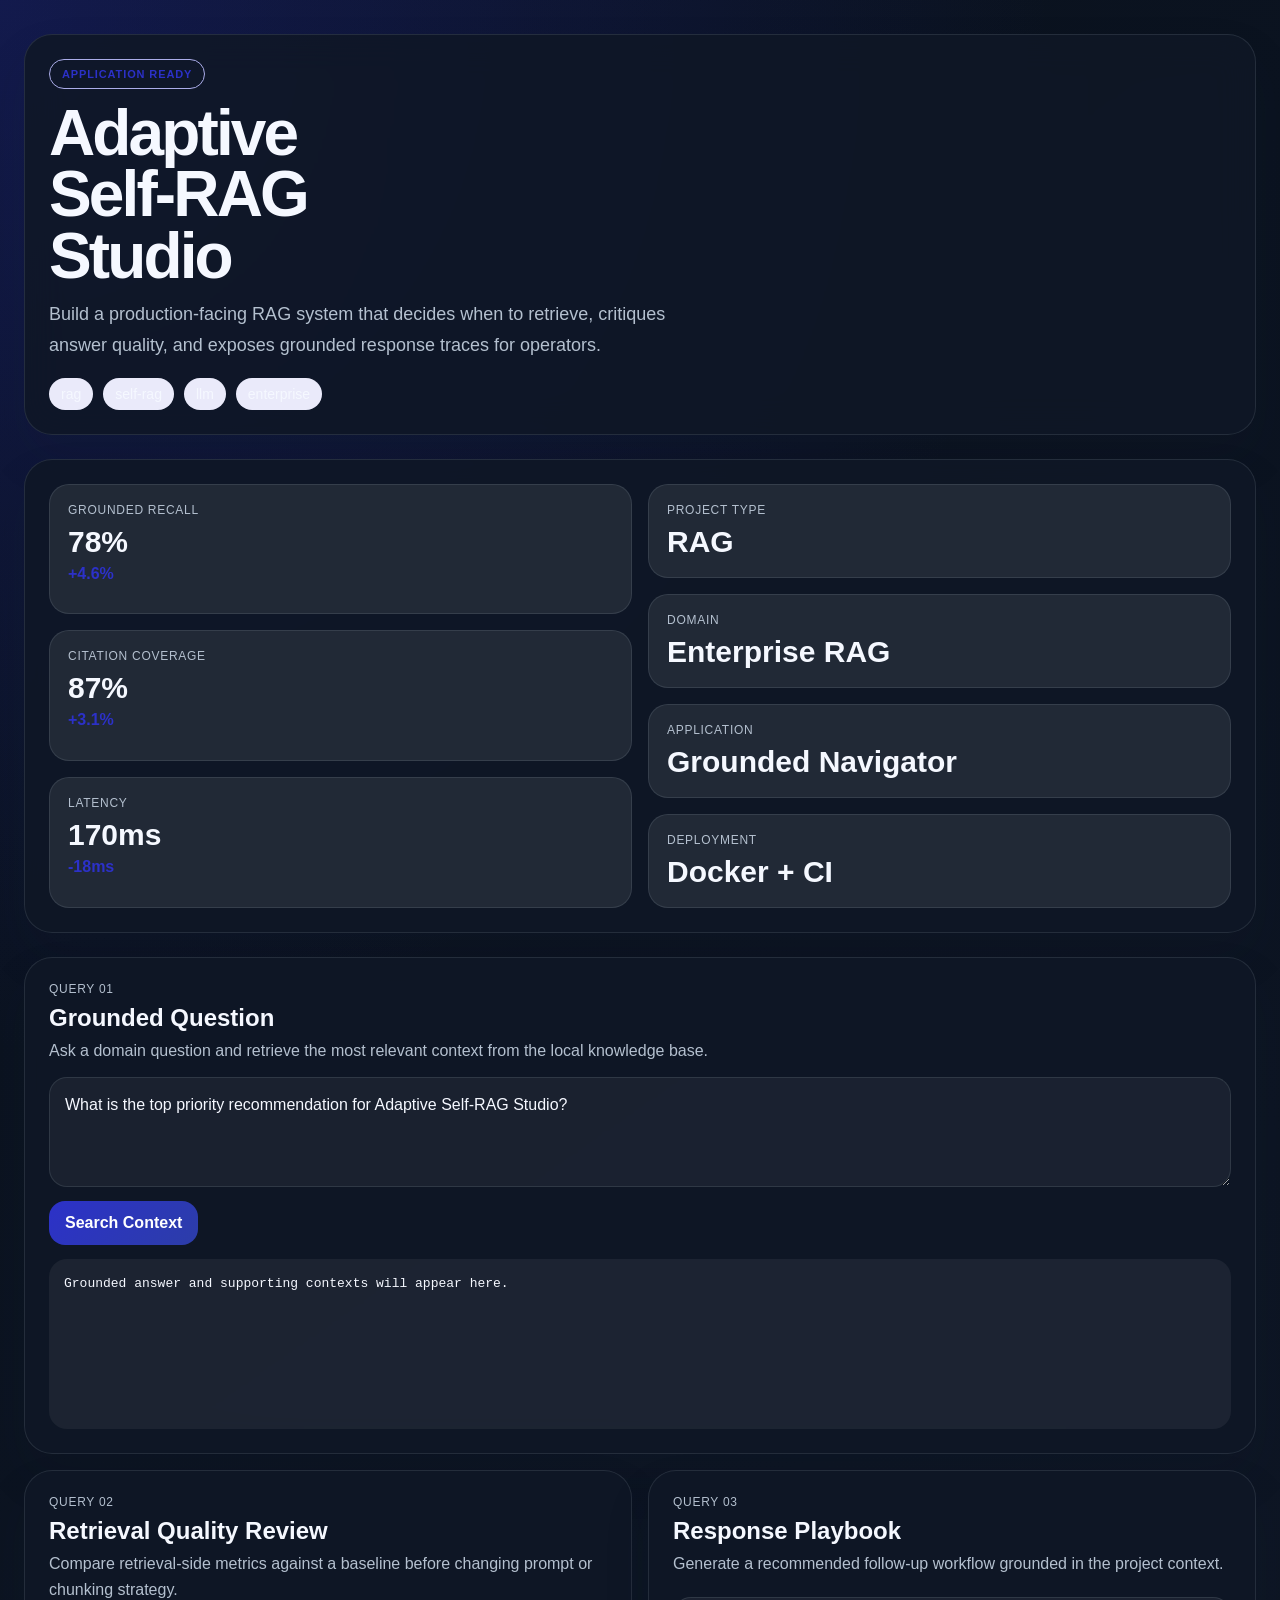
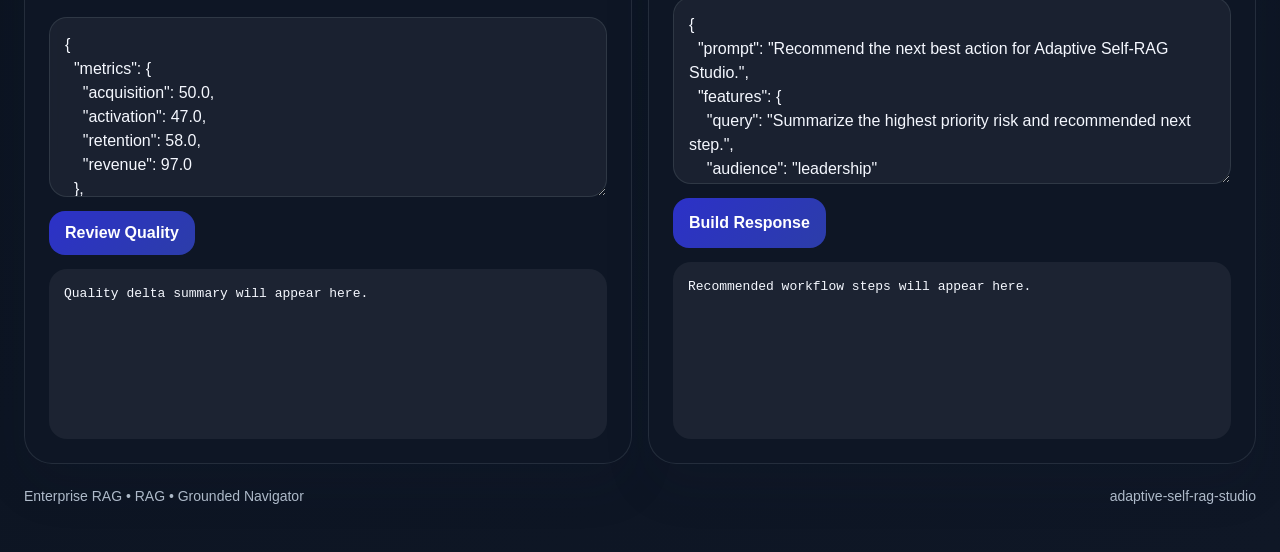
==== demo/index.html @ 672bd374 "Publish production-ready portfolio project" ====
<!doctype html>
        <html lang="en">
        <head>
          <meta charset="utf-8">
          <meta name="viewport" content="width=device-width, initial-scale=1">
          <title>Adaptive Self-RAG Studio</title>
          <link rel="stylesheet" href="./styles.css">
        </head>
        <body class="surface-ink">
          <div class="page layout-stack eyebrow-outline headline-compact modules-2 hero-align-split">
            <section class="hero">
              <div class="panel hero-copy">
                <span class="eyebrow" data-health>Grounded Navigator</span>
                <h1 id="project-title">Adaptive Self-RAG Studio</h1>
                <p id="project-summary" class="lead">Build a production-facing RAG system that decides when to retrieve, critiques answer quality, and exposes grounded response traces for operators.</p>
                <ul id="project-tags" class="tag-list">
                  <li>rag</li><li>self-rag</li><li>llm</li><li>enterprise</li>
                </ul>
              </div>
              <div class="panel hero-side">
                <div class="metric-grid">
                  <article class='card'><span>Grounded Recall</span><strong>78%</strong><em>+4.6%</em></article>
<article class='card'><span>Citation Coverage</span><strong>87%</strong><em>+3.1%</em></article>
<article class='card'><span>Latency</span><strong>170ms</strong><em>-18ms</em></article>
                </div>
                <div class="mini-grid">
                  <article class='mini-card'><span>Project Type</span><strong>RAG</strong></article><article class='mini-card'><span>Domain</span><strong>Enterprise RAG</strong></article><article class='mini-card'><span>Application</span><strong>Grounded Navigator</strong></article><article class='mini-card'><span>Deployment</span><strong>Docker + CI</strong></article>
                </div>
              </div>
            </section>
            <section class="app-grid">
              <article class="panel module js-module span-wide">
  <div class="module-header">
    <span>Query 01</span>
    <h2>Grounded Question</h2>
    <p>Ask a domain question and retrieve the most relevant context from the local knowledge base.</p>
  </div>
  <textarea class="js-input module-input-text">What is the top priority recommendation for Adaptive Self-RAG Studio?</textarea>
  <div class="button-row">
    <button class="js-run" data-endpoint="/query" data-input-mode="text">Search Context</button>
  </div>
  <pre class="js-output">Grounded answer and supporting contexts will appear here.</pre>
</article>
<article class="panel module js-module span-normal">
          <div class="module-header">
            <span>Query 02</span>
            <h2>Retrieval Quality Review</h2>
            <p>Compare retrieval-side metrics against a baseline before changing prompt or chunking strategy.</p>
          </div>
          <textarea class="js-input">{
  &quot;metrics&quot;: {
    &quot;acquisition&quot;: 50.0,
    &quot;activation&quot;: 47.0,
    &quot;retention&quot;: 58.0,
    &quot;revenue&quot;: 97.0
  },
  &quot;baseline&quot;: {
    &quot;acquisition&quot;: 46.0,
    &quot;activation&quot;: 43.24,
    &quot;retention&quot;: 53.36,
    &quot;revenue&quot;: 89.24
  }
}</textarea>
          <div class="button-row">
            <button class="js-run" data-endpoint="/analyze" data-input-mode="json">Review Quality</button>
          </div>
          <pre class="js-output">Quality delta summary will appear here.</pre>
        </article>
<article class="panel module js-module span-normal">
          <div class="module-header">
            <span>Query 03</span>
            <h2>Response Playbook</h2>
            <p>Generate a recommended follow-up workflow grounded in the project context.</p>
          </div>
          <textarea class="js-input">{
  &quot;prompt&quot;: &quot;Recommend the next best action for Adaptive Self-RAG Studio.&quot;,
  &quot;features&quot;: {
    &quot;query&quot;: &quot;Summarize the highest priority risk and recommended next step.&quot;,
    &quot;audience&quot;: &quot;leadership&quot;
  },
  &quot;metrics&quot;: {
    &quot;acquisition&quot;: 50.0,
    &quot;activation&quot;: 47.0,
    &quot;retention&quot;: 58.0,
    &quot;revenue&quot;: 97.0
  }
}</textarea>
          <div class="button-row">
            <button class="js-run" data-endpoint="/recommend" data-input-mode="json">Build Response</button>
          </div>
          <pre class="js-output">Recommended workflow steps will appear here.</pre>
        </article>
            </section>
            <footer class="footer">
              <span>Enterprise RAG • RAG • Grounded Navigator</span>
              <span>adaptive-self-rag-studio</span>
            </footer>
          </div>
          <script id="bootstrap-data" type="application/json">{"project": {"slug": "adaptive-self-rag-studio", "title": "Adaptive Self-RAG Studio", "project_type": "rag", "domain": "Enterprise RAG", "summary": "Build a production-facing RAG system that decides when to retrieve, critiques answer quality, and exposes grounded response traces for operators.", "tags": ["rag", "self-rag", "llm", "enterprise"]}, "app_archetype": "navigator", "ui_profile": {"layout": "stack", "surface": "ink", "font_stack": "\"Avenir Next\", \"Segoe UI\", sans-serif", "radius": 28, "shadow": 48, "eyebrow_style": "outline", "module_columns": 2, "hero_align": "split", "headline_mode": "compact"}, "app_modules": [{"label": "Query 01", "title": "Grounded Question", "description": "Ask a domain question and retrieve the most relevant context from the local knowledge base.", "endpoint": "/query", "input_mode": "text", "cta": "Search Context", "prefill": "What is the top priority recommendation for Adaptive Self-RAG Studio?", "hint": "Grounded answer and supporting contexts will appear here.", "span": "wide"}, {"label": "Query 02", "title": "Retrieval Quality Review", "description": "Compare retrieval-side metrics against a baseline before changing prompt or chunking strategy.", "endpoint": "/analyze", "input_mode": "json", "cta": "Review Quality", "prefill": "{\n  \"metrics\": {\n    \"acquisition\": 50.0,\n    \"activation\": 47.0,\n    \"retention\": 58.0,\n    \"revenue\": 97.0\n  },\n  \"baseline\": {\n    \"acquisition\": 46.0,\n    \"activation\": 43.24,\n    \"retention\": 53.36,\n    \"revenue\": 89.24\n  }\n}", "hint": "Quality delta summary will appear here.", "span": "normal"}, {"label": "Query 03", "title": "Response Playbook", "description": "Generate a recommended follow-up workflow grounded in the project context.", "endpoint": "/recommend", "input_mode": "json", "cta": "Build Response", "prefill": "{\n  \"prompt\": \"Recommend the next best action for Adaptive Self-RAG Studio.\",\n  \"features\": {\n    \"query\": \"Summarize the highest priority risk and recommended next step.\",\n    \"audience\": \"leadership\"\n  },\n  \"metrics\": {\n    \"acquisition\": 50.0,\n    \"activation\": 47.0,\n    \"retention\": 58.0,\n    \"revenue\": 97.0\n  }\n}", "hint": "Recommended workflow steps will appear here.", "span": "normal"}], "sample_features": {"query": "Summarize the highest priority risk and recommended next step.", "audience": "leadership"}, "sample_metrics": {"acquisition": 50.0, "activation": 47.0, "retention": 58.0, "revenue": 97.0}, "knowledge_base": ["Adaptive Self-RAG Studio is positioned as a Enterprise RAG starter that emphasizes fast iteration, clear documentation, and production-friendly interfaces.", "The primary value proposition is: Build a production-facing RAG system that decides when to retrieve, critiques answer quality, and exposes grounded response traces for operators.", "Recommended operating model: ship a small API, add observability, validate outputs with stakeholder review, and monitor the top business KPI every week.", "Typical stakeholders include analytics, operations, product, and leadership teams working on rag, self-rag, llm, enterprise.", "Source paper: Self-RAG: Learning to Retrieve, Generate, and Critique through Self-Reflection", "Official repo: https://github.com/AkariAsai/self-rag", "Production differentiation focus: Expose retrieval decisions and critique traces through an operator-facing API.; Add simple policy controls so retrieval can be forced on regulated or high-risk queries.; Package answer quality checks and screenshots for portfolio-ready demos."], "dashboard_metrics": [{"label": "Grounded Recall", "value": "78%", "delta": "+4.6%"}, {"label": "Citation Coverage", "value": "87%", "delta": "+3.1%"}, {"label": "Latency", "value": "170ms", "delta": "-18ms"}]}</script>
          <script src="./app.js"></script>
        </body>
        </html>
---- demo/styles.css ----
:root {
  --accent: #2c31c8;
  --accent-2: #2c3da9;
  --accent-soft: color-mix(in srgb, var(--accent) 18%, white);
  --radius: 28px;
  --shadow-size: 48px;
  --font-stack: "Avenir Next", "Segoe UI", sans-serif;
  --bg: #f4f7fb;
  --card: rgba(255, 255, 255, 0.86);
  --line: rgba(16, 32, 51, 0.08);
  --ink: #102033;
  --muted: #5f6b7a;
  --output-bg: #0d1b2e;
  --output-ink: #dae8ff;
}
* { box-sizing: border-box; }
html, body { margin: 0; min-height: 100%; }
body {
  font-family: var(--font-stack);
  color: var(--ink);
  background: linear-gradient(145deg, #f8fbff, var(--bg));
}
body.surface-mist {
  --bg: #eef4fb;
  background:
    radial-gradient(circle at top left, color-mix(in srgb, var(--accent) 18%, white), transparent 34%),
    linear-gradient(145deg, #fbfdff, var(--bg));
}
body.surface-aurora {
  --bg: #edf1ff;
  background:
    radial-gradient(circle at 0% 0%, color-mix(in srgb, var(--accent) 22%, white), transparent 38%),
    radial-gradient(circle at 100% 100%, color-mix(in srgb, var(--accent-2) 20%, white), transparent 28%),
    linear-gradient(135deg, #f7f8ff, var(--bg));
}
body.surface-sand {
  --bg: #f5efe8;
  --card: rgba(255, 251, 246, 0.9);
  background:
    linear-gradient(135deg, rgba(255,255,255,0.82), rgba(245, 239, 232, 0.98)),
    radial-gradient(circle at top right, color-mix(in srgb, var(--accent) 16%, white), transparent 32%);
}
body.surface-slate {
  --bg: #ecf0f7;
  --card: rgba(248, 250, 255, 0.88);
  background:
    linear-gradient(160deg, #f7f9fc, var(--bg)),
    radial-gradient(circle at bottom left, color-mix(in srgb, var(--accent-2) 16%, white), transparent 34%);
}
body.surface-paper {
  --bg: #f8f8f4;
  --card: rgba(255,255,255,0.93);
  background:
    linear-gradient(180deg, #fffefb, var(--bg));
}
body.surface-ink {
  --bg: #0f1726;
  --card: rgba(15, 23, 38, 0.88);
  --line: rgba(226, 238, 255, 0.1);
  --ink: #f5f8ff;
  --muted: #b4c0cf;
  --output-bg: rgba(255,255,255,0.06);
  --output-ink: #f5f8ff;
  background:
    radial-gradient(circle at top left, color-mix(in srgb, var(--accent) 28%, transparent), transparent 42%),
    linear-gradient(145deg, #09111d, var(--bg));
}
.page {
  max-width: 1360px;
  margin: 0 auto;
  padding: 34px 24px 48px;
  display: grid;
  gap: 24px;
}
.panel {
  background: var(--card);
  border: 1px solid var(--line);
  border-radius: var(--radius);
  box-shadow: 0 24px var(--shadow-size) rgba(16, 32, 51, 0.1);
  backdrop-filter: blur(18px);
}
.hero {
  display: grid;
  gap: 24px;
}
.hero-copy,
.hero-side,
.module {
  padding: 24px;
}
.eyebrow {
  display: inline-flex;
  align-items: center;
  gap: 8px;
  padding: 8px 12px;
  border-radius: 999px;
  background: var(--accent-soft);
  color: var(--accent);
  text-transform: uppercase;
  letter-spacing: 0.08em;
  font-size: 11px;
  font-weight: 800;
}
.page.eyebrow-outline .eyebrow {
  background: transparent;
  border: 1px solid color-mix(in srgb, var(--accent) 40%, white);
}
.page.eyebrow-soft .eyebrow {
  background: color-mix(in srgb, var(--accent) 12%, white);
  color: color-mix(in srgb, var(--accent) 82%, black);
}
h1 {
  margin: 14px 0 12px;
  font-size: clamp(2.2rem, 5vw, 4.4rem);
  line-height: 0.96;
  letter-spacing: -0.045em;
}
.page.headline-compact h1 { max-width: 10ch; }
.page.headline-tall h1 { line-height: 1.03; font-size: clamp(2.4rem, 5vw, 4.8rem); }
.lead {
  margin: 0;
  font-size: 18px;
  line-height: 1.68;
  color: var(--muted);
  max-width: 62ch;
}
.tag-list {
  list-style: none;
  display: flex;
  flex-wrap: wrap;
  gap: 10px;
  margin: 18px 0 0;
  padding: 0;
}
.tag-list li {
  padding: 8px 12px;
  border-radius: 999px;
  background: color-mix(in srgb, var(--accent) 10%, white);
  color: var(--ink);
  font-size: 14px;
}
.hero-side {
  display: grid;
  gap: 16px;
}
.metric-grid,
.mini-grid,
.app-grid {
  display: grid;
  gap: 16px;
}
.card,
.mini-card {
  background: color-mix(in srgb, var(--card) 92%, white);
  border: 1px solid var(--line);
  border-radius: calc(var(--radius) - 8px);
  padding: 18px;
}
.card span,
.mini-card span,
.module-header span {
  display: block;
  color: var(--muted);
  text-transform: uppercase;
  letter-spacing: 0.06em;
  font-size: 12px;
}
.card strong,
.mini-card strong {
  display: block;
  margin-top: 8px;
  font-size: 30px;
}
.card em {
  display: inline-block;
  margin-top: 6px;
  font-style: normal;
  color: var(--accent);
  font-weight: 700;
}
.module {
  display: grid;
  gap: 14px;
}
.module-header h2 {
  margin: 8px 0 6px;
  font-size: 24px;
}
.module-header p {
  margin: 0;
  color: var(--muted);
  line-height: 1.6;
}
textarea,
button {
  font: inherit;
}
textarea {
  width: 100%;
  min-height: 180px;
  resize: vertical;
  border: 1px solid var(--line);
  border-radius: calc(var(--radius) - 10px);
  padding: 15px;
  background: rgba(255,255,255,0.82);
  color: var(--ink);
  line-height: 1.5;
}
body.surface-ink textarea {
  background: rgba(255,255,255,0.05);
}
.module-input-text {
  min-height: 110px;
}
.button-row {
  display: flex;
  flex-wrap: wrap;
  gap: 10px;
}
button {
  border: 0;
  border-radius: 16px;
  background: linear-gradient(135deg, var(--accent), var(--accent-2));
  color: white;
  padding: 13px 16px;
  font-weight: 700;
  cursor: pointer;
}
pre {
  margin: 0;
  white-space: pre-wrap;
  word-break: break-word;
  background: var(--output-bg);
  color: var(--output-ink);
  border-radius: calc(var(--radius) - 10px);
  padding: 15px;
  min-height: 170px;
  line-height: 1.58;
  font-size: 13px;
  overflow: auto;
}
.footer {
  display: flex;
  justify-content: space-between;
  color: var(--muted);
  font-size: 14px;
}
.page.layout-horizon .hero {
  grid-template-columns: 1.45fr 1fr;
  align-items: stretch;
}
.page.layout-horizon.modules-2 .app-grid,
.page.layout-horizon.modules-3 .app-grid {
  grid-template-columns: repeat(3, minmax(0, 1fr));
}
.page.layout-rail .hero {
  grid-template-columns: 0.92fr 1.08fr;
}
.page.layout-rail .hero-copy {
  padding-top: 34px;
}
.page.layout-rail .app-grid {
  grid-template-columns: repeat(2, minmax(0, 1fr));
}
.page.layout-folio .hero {
  grid-template-columns: 1fr;
}
.page.layout-folio .hero-copy {
  text-align: center;
}
.page.layout-folio .lead {
  margin-inline: auto;
}
.page.layout-folio .tag-list {
  justify-content: center;
}
.page.layout-folio .metric-grid {
  grid-template-columns: repeat(3, minmax(0, 1fr));
}
.page.layout-folio .mini-grid {
  grid-template-columns: repeat(4, minmax(0, 1fr));
}
.page.layout-folio .app-grid {
  grid-template-columns: repeat(2, minmax(0, 1fr));
}
.page.layout-board .hero {
  grid-template-columns: 1fr;
}
.page.layout-board .hero-side {
  grid-template-columns: 1.2fr 0.8fr;
  align-items: start;
}
.page.layout-board .metric-grid {
  grid-template-columns: repeat(3, minmax(0, 1fr));
}
.page.layout-board .app-grid {
  grid-template-columns: repeat(4, minmax(0, 1fr));
}
.page.layout-stack .hero {
  grid-template-columns: 1fr;
}
.page.layout-stack .hero-side {
  grid-template-columns: repeat(2, minmax(0, 1fr));
}
.page.layout-stack .app-grid {
  grid-template-columns: repeat(3, minmax(0, 1fr));
}
.page.layout-console .hero {
  grid-template-columns: 1.1fr 0.9fr;
}
.page.layout-console .panel,
.page.layout-console .card,
.page.layout-console .mini-card {
  border-radius: 18px;
}
.page.modules-2 .app-grid {
  grid-template-columns: repeat(2, minmax(0, 1fr));
}
.module.span-wide {
  grid-column: span 2;
}
.hero-align-center .hero-copy {
  text-align: center;
}
.hero-align-center .lead,
.hero-align-center .tag-list {
  margin-inline: auto;
  justify-content: center;
}
@media (max-width: 1120px) {
  .page.layout-horizon .hero,
  .page.layout-rail .hero,
  .page.layout-console .hero,
  .page.layout-board .hero-side,
  .page.layout-folio .mini-grid,
  .page.layout-stack .hero-side,
  .page.modules-2 .app-grid,
  .page.layout-board .app-grid,
  .page.layout-stack .app-grid,
  .page.layout-horizon.modules-3 .app-grid,
  .page.layout-folio .app-grid {
    grid-template-columns: 1fr;
  }
  .module.span-wide {
    grid-column: auto;
  }
}
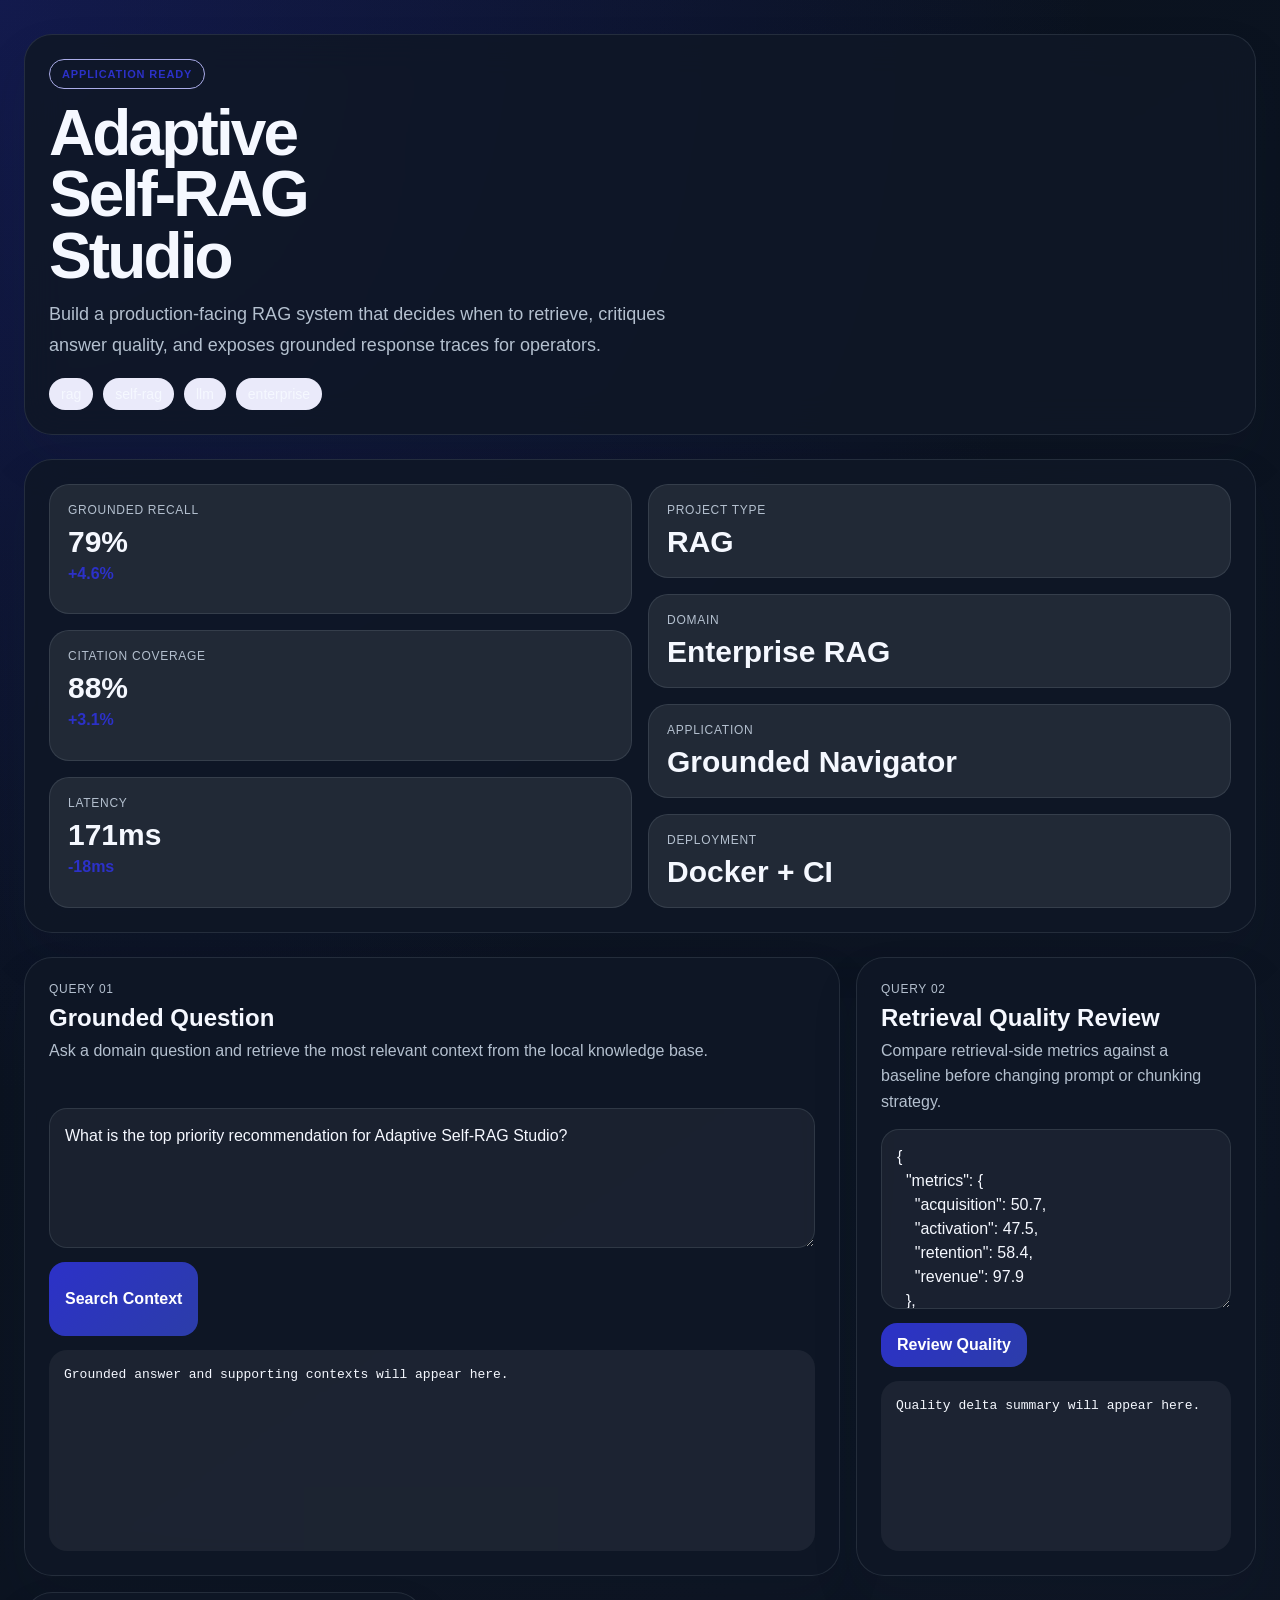
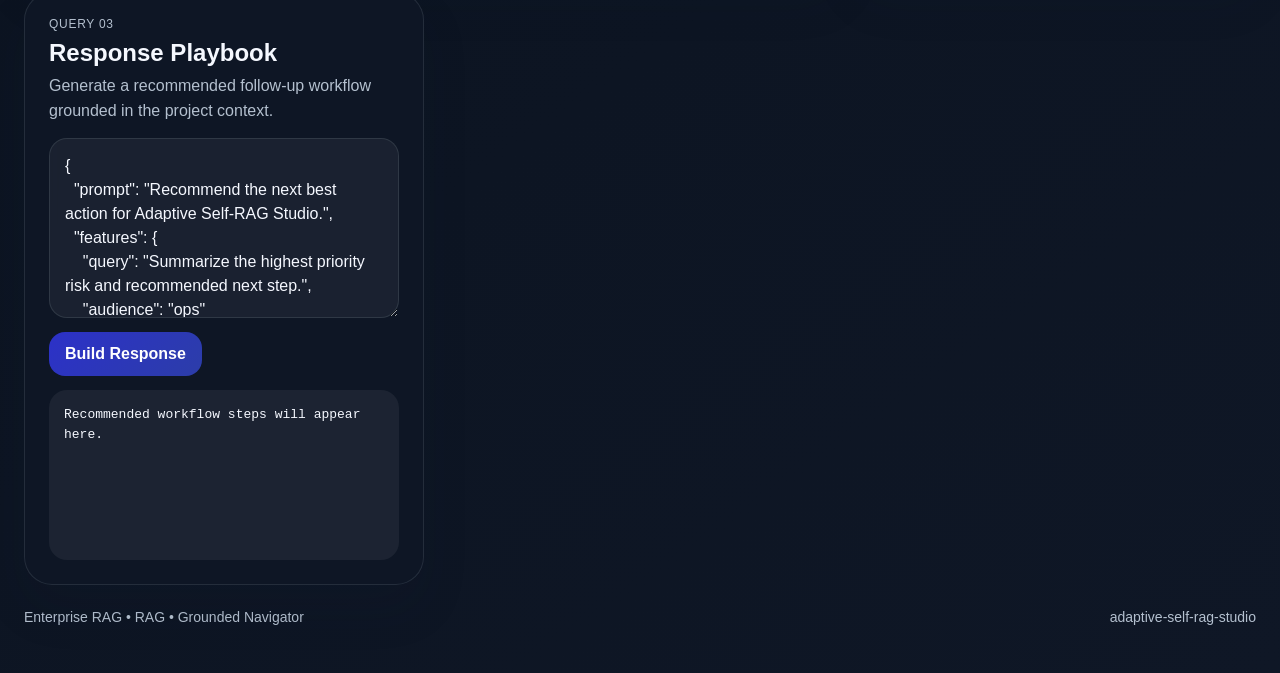
==== commit 805749ff: "Publish production-ready portfolio project" ====
--- a/demo/index.html
+++ b/demo/index.html
@@ -8,7 +8,7 @@
           <link rel="stylesheet" href="./styles.css">
         </head>
         <body class="surface-ink">
-          <div class="page layout-stack eyebrow-outline headline-compact modules-2 hero-align-split">
+          <div class="page layout-stack eyebrow-outline headline-compact modules-3 hero-align-split">
             <section class="hero">
               <div class="panel hero-copy">
                 <span class="eyebrow" data-health>Grounded Navigator</span>
@@ -20,9 +20,9 @@
               </div>
               <div class="panel hero-side">
                 <div class="metric-grid">
-                  <article class='card'><span>Grounded Recall</span><strong>78%</strong><em>+4.6%</em></article>
-<article class='card'><span>Citation Coverage</span><strong>87%</strong><em>+3.1%</em></article>
-<article class='card'><span>Latency</span><strong>170ms</strong><em>-18ms</em></article>
+                  <article class='card'><span>Grounded Recall</span><strong>79%</strong><em>+4.6%</em></article>
+<article class='card'><span>Citation Coverage</span><strong>88%</strong><em>+3.1%</em></article>
+<article class='card'><span>Latency</span><strong>171ms</strong><em>-18ms</em></article>
                 </div>
                 <div class="mini-grid">
                   <article class='mini-card'><span>Project Type</span><strong>RAG</strong></article><article class='mini-card'><span>Domain</span><strong>Enterprise RAG</strong></article><article class='mini-card'><span>Application</span><strong>Grounded Navigator</strong></article><article class='mini-card'><span>Deployment</span><strong>Docker + CI</strong></article>
@@ -50,16 +50,16 @@
           </div>
           <textarea class="js-input">{
   &quot;metrics&quot;: {
-    &quot;acquisition&quot;: 50.0,
-    &quot;activation&quot;: 47.0,
-    &quot;retention&quot;: 58.0,
-    &quot;revenue&quot;: 97.0
+    &quot;acquisition&quot;: 50.7,
+    &quot;activation&quot;: 47.5,
+    &quot;retention&quot;: 58.4,
+    &quot;revenue&quot;: 97.9
   },
   &quot;baseline&quot;: {
-    &quot;acquisition&quot;: 46.0,
-    &quot;activation&quot;: 43.24,
-    &quot;retention&quot;: 53.36,
-    &quot;revenue&quot;: 89.24
+    &quot;acquisition&quot;: 46.64,
+    &quot;activation&quot;: 43.7,
+    &quot;retention&quot;: 53.73,
+    &quot;revenue&quot;: 90.07
   }
 }</textarea>
           <div class="button-row">
@@ -77,13 +77,13 @@
   &quot;prompt&quot;: &quot;Recommend the next best action for Adaptive Self-RAG Studio.&quot;,
   &quot;features&quot;: {
     &quot;query&quot;: &quot;Summarize the highest priority risk and recommended next step.&quot;,
-    &quot;audience&quot;: &quot;leadership&quot;
+    &quot;audience&quot;: &quot;ops&quot;
   },
   &quot;metrics&quot;: {
-    &quot;acquisition&quot;: 50.0,
-    &quot;activation&quot;: 47.0,
-    &quot;retention&quot;: 58.0,
-    &quot;revenue&quot;: 97.0
+    &quot;acquisition&quot;: 50.7,
+    &quot;activation&quot;: 47.5,
+    &quot;retention&quot;: 58.4,
+    &quot;revenue&quot;: 97.9
   }
 }</textarea>
           <div class="button-row">
@@ -97,7 +97,7 @@
               <span>adaptive-self-rag-studio</span>
             </footer>
           </div>
-          <script id="bootstrap-data" type="application/json">{"project": {"slug": "adaptive-self-rag-studio", "title": "Adaptive Self-RAG Studio", "project_type": "rag", "domain": "Enterprise RAG", "summary": "Build a production-facing RAG system that decides when to retrieve, critiques answer quality, and exposes grounded response traces for operators.", "tags": ["rag", "self-rag", "llm", "enterprise"]}, "app_archetype": "navigator", "ui_profile": {"layout": "stack", "surface": "ink", "font_stack": "\"Avenir Next\", \"Segoe UI\", sans-serif", "radius": 28, "shadow": 48, "eyebrow_style": "outline", "module_columns": 2, "hero_align": "split", "headline_mode": "compact"}, "app_modules": [{"label": "Query 01", "title": "Grounded Question", "description": "Ask a domain question and retrieve the most relevant context from the local knowledge base.", "endpoint": "/query", "input_mode": "text", "cta": "Search Context", "prefill": "What is the top priority recommendation for Adaptive Self-RAG Studio?", "hint": "Grounded answer and supporting contexts will appear here.", "span": "wide"}, {"label": "Query 02", "title": "Retrieval Quality Review", "description": "Compare retrieval-side metrics against a baseline before changing prompt or chunking strategy.", "endpoint": "/analyze", "input_mode": "json", "cta": "Review Quality", "prefill": "{\n  \"metrics\": {\n    \"acquisition\": 50.0,\n    \"activation\": 47.0,\n    \"retention\": 58.0,\n    \"revenue\": 97.0\n  },\n  \"baseline\": {\n    \"acquisition\": 46.0,\n    \"activation\": 43.24,\n    \"retention\": 53.36,\n    \"revenue\": 89.24\n  }\n}", "hint": "Quality delta summary will appear here.", "span": "normal"}, {"label": "Query 03", "title": "Response Playbook", "description": "Generate a recommended follow-up workflow grounded in the project context.", "endpoint": "/recommend", "input_mode": "json", "cta": "Build Response", "prefill": "{\n  \"prompt\": \"Recommend the next best action for Adaptive Self-RAG Studio.\",\n  \"features\": {\n    \"query\": \"Summarize the highest priority risk and recommended next step.\",\n    \"audience\": \"leadership\"\n  },\n  \"metrics\": {\n    \"acquisition\": 50.0,\n    \"activation\": 47.0,\n    \"retention\": 58.0,\n    \"revenue\": 97.0\n  }\n}", "hint": "Recommended workflow steps will appear here.", "span": "normal"}], "sample_features": {"query": "Summarize the highest priority risk and recommended next step.", "audience": "leadership"}, "sample_metrics": {"acquisition": 50.0, "activation": 47.0, "retention": 58.0, "revenue": 97.0}, "knowledge_base": ["Adaptive Self-RAG Studio is positioned as a Enterprise RAG starter that emphasizes fast iteration, clear documentation, and production-friendly interfaces.", "The primary value proposition is: Build a production-facing RAG system that decides when to retrieve, critiques answer quality, and exposes grounded response traces for operators.", "Recommended operating model: ship a small API, add observability, validate outputs with stakeholder review, and monitor the top business KPI every week.", "Typical stakeholders include analytics, operations, product, and leadership teams working on rag, self-rag, llm, enterprise.", "Source paper: Self-RAG: Learning to Retrieve, Generate, and Critique through Self-Reflection", "Official repo: https://github.com/AkariAsai/self-rag", "Production differentiation focus: Expose retrieval decisions and critique traces through an operator-facing API.; Add simple policy controls so retrieval can be forced on regulated or high-risk queries.; Package answer quality checks and screenshots for portfolio-ready demos."], "dashboard_metrics": [{"label": "Grounded Recall", "value": "78%", "delta": "+4.6%"}, {"label": "Citation Coverage", "value": "87%", "delta": "+3.1%"}, {"label": "Latency", "value": "170ms", "delta": "-18ms"}]}</script>
+          <script id="bootstrap-data" type="application/json">{"project": {"slug": "adaptive-self-rag-studio", "title": "Adaptive Self-RAG Studio", "project_type": "rag", "domain": "Enterprise RAG", "summary": "Build a production-facing RAG system that decides when to retrieve, critiques answer quality, and exposes grounded response traces for operators.", "tags": ["rag", "self-rag", "llm", "enterprise"]}, "app_archetype": "navigator", "ui_profile": {"layout": "stack", "surface": "ink", "font_stack": "\"Avenir Next\", \"Segoe UI\", sans-serif", "radius": 28, "shadow": 48, "eyebrow_style": "outline", "module_columns": 3, "hero_align": "split", "headline_mode": "compact"}, "app_modules": [{"label": "Query 01", "title": "Grounded Question", "description": "Ask a domain question and retrieve the most relevant context from the local knowledge base.", "endpoint": "/query", "input_mode": "text", "cta": "Search Context", "prefill": "What is the top priority recommendation for Adaptive Self-RAG Studio?", "hint": "Grounded answer and supporting contexts will appear here.", "span": "wide"}, {"label": "Query 02", "title": "Retrieval Quality Review", "description": "Compare retrieval-side metrics against a baseline before changing prompt or chunking strategy.", "endpoint": "/analyze", "input_mode": "json", "cta": "Review Quality", "prefill": "{\n  \"metrics\": {\n    \"acquisition\": 50.7,\n    \"activation\": 47.5,\n    \"retention\": 58.4,\n    \"revenue\": 97.9\n  },\n  \"baseline\": {\n    \"acquisition\": 46.64,\n    \"activation\": 43.7,\n    \"retention\": 53.73,\n    \"revenue\": 90.07\n  }\n}", "hint": "Quality delta summary will appear here.", "span": "normal"}, {"label": "Query 03", "title": "Response Playbook", "description": "Generate a recommended follow-up workflow grounded in the project context.", "endpoint": "/recommend", "input_mode": "json", "cta": "Build Response", "prefill": "{\n  \"prompt\": \"Recommend the next best action for Adaptive Self-RAG Studio.\",\n  \"features\": {\n    \"query\": \"Summarize the highest priority risk and recommended next step.\",\n    \"audience\": \"ops\"\n  },\n  \"metrics\": {\n    \"acquisition\": 50.7,\n    \"activation\": 47.5,\n    \"retention\": 58.4,\n    \"revenue\": 97.9\n  }\n}", "hint": "Recommended workflow steps will appear here.", "span": "normal"}], "sample_features": {"query": "Summarize the highest priority risk and recommended next step.", "audience": "ops"}, "sample_metrics": {"acquisition": 50.7, "activation": 47.5, "retention": 58.4, "revenue": 97.9}, "knowledge_base": ["Adaptive Self-RAG Studio is positioned as a Enterprise RAG starter that emphasizes fast iteration, clear documentation, and production-friendly interfaces.", "The primary value proposition is: Build a production-facing RAG system that decides when to retrieve, critiques answer quality, and exposes grounded response traces for operators.", "Recommended operating model: ship a small API, add observability, validate outputs with stakeholder review, and monitor the top business KPI every week.", "Typical stakeholders include analytics, operations, product, and leadership teams working on rag, self-rag, llm, enterprise.", "Source paper: Self-RAG: Learning to Retrieve, Generate, and Critique through Self-Reflection", "Official repo: https://github.com/AkariAsai/self-rag", "Production differentiation focus: Expose retrieval decisions and critique traces through an operator-facing API.; Add simple policy controls so retrieval can be forced on regulated or high-risk queries.; Package answer quality checks and screenshots for portfolio-ready demos."], "dashboard_metrics": [{"label": "Grounded Recall", "value": "79%", "delta": "+4.6%"}, {"label": "Citation Coverage", "value": "88%", "delta": "+3.1%"}, {"label": "Latency", "value": "171ms", "delta": "-18ms"}]}</script>
           <script src="./app.js"></script>
         </body>
         </html>
